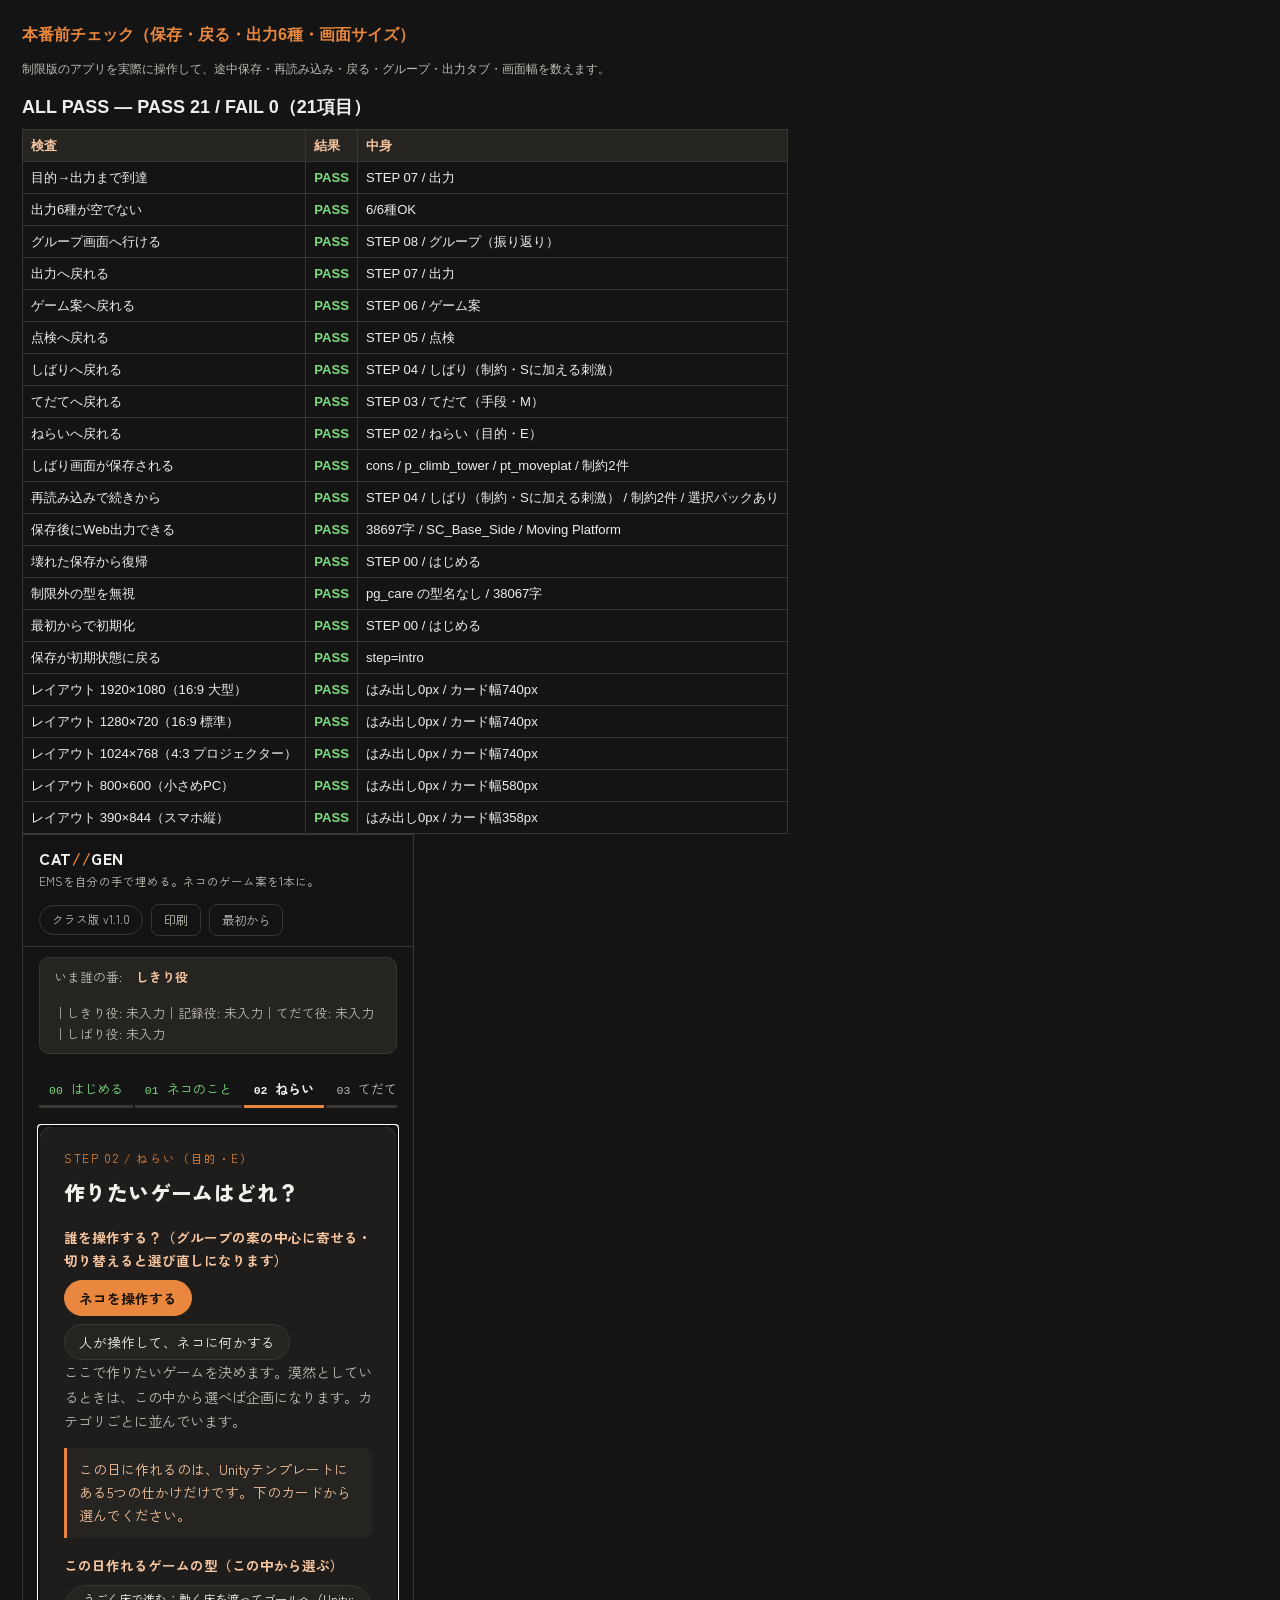
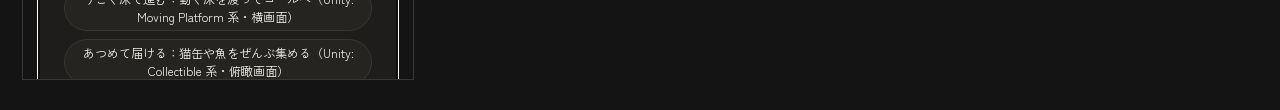
==== tools/final_check.html @ 0b4a8c29 "v1.1.0 class production snapshot from CATGame_GEN limited" ====
<!DOCTYPE html>
<html lang="ja">
<head>
<meta charset="UTF-8">
<title>本番前チェック — 保存・戻る・出力・画面サイズ</title>
<style>
body{font-family:"Zen Kaku Gothic New","Yu Gothic",sans-serif;background:#141414;color:#eee;padding:14px;line-height:1.6}
h1{font-size:16px;margin:0 0 6px;color:#e8873d}
#sum{font-size:18px;font-weight:bold;margin:8px 0}
table{border-collapse:collapse;font-size:.82rem;margin-top:6px}
th,td{border:1px solid #3a3733;padding:5px 8px;text-align:left;vertical-align:top}
th{background:#262421;color:#f7c59f}
.p{color:#7ddb7d;font-weight:bold}.f{color:#ff7d7d;font-weight:bold}
.small{color:#bdbab2;font-size:.78rem}
#json{display:none}
</style>
</head>
<body>
<h1>本番前チェック（保存・戻る・出力6種・画面サイズ）</h1>
<p class="small">制限版のアプリを実際に操作して、途中保存・再読み込み・戻る・グループ・出力タブ・画面幅を数えます。</p>
<div id="sum">RUNNING</div>
<table id="tbl"><thead><tr><th>検査</th><th>結果</th><th>中身</th></tr></thead><tbody></tbody></table>
<pre id="json"></pre>
<iframe id="f" src="../index.html" style="width:1280px;height:900px;border:1px solid #3a3733"></iframe>
<script>
(function(){
'use strict';
var lines = [], pass = 0, fail = 0;
function ok(name, cond, note){
  if(cond){ pass++; lines.push({ok:true, name:name, note:note||''}); }
  else { fail++; lines.push({ok:false, name:name, note:note||''}); }
}
var f = document.getElementById('f');
function waitLoad(){
  return new Promise(function(res){
    var done = false;
    function go(){ if(done) return; done = true; f.removeEventListener('load', go); res(); }
    f.addEventListener('load', go);
  });
}
function doc(){ return f.contentDocument; }
function q(sel){ return doc().querySelector(sel); }
function click(sel){
  var el = q(sel);
  if(!el){ throw new Error('ボタンが見つからない: ' + sel); }
  el.click();
}
function text(sel){ var el = q(sel); return el ? el.textContent : ''; }
function eyebrow(){ return text('.eyebrow'); }
async function reload(){
  var p = waitLoad();
  f.contentWindow.location.reload();
  await p;
}
async function setState(st){
  f.contentWindow.localStorage.setItem('catgame.v1', JSON.stringify(st));
  await reload();
}
async function toPurpose(){
  await setState({step:'purpose'});
}
async function fullFlow(genre, action, pack, pages){
  await toPurpose();
  click('[data-genre="' + genre + '"]');
  click('[data-pick="action"][data-id="' + action + '"]');
  click('[data-variant="0"]');
  click('[data-go="cons"]');
  for(var i=0;i<(pages||1);i++){ click('[data-packpage]'); }
  click('[data-pack="' + pack + '"]');
  click('[data-go="check"]');
  if(q('[data-emsok]')){ click('[data-emsok]'); }
  click('[data-go="plan"]');
  click('[data-go="out"]');
}
function readOut(){ var el = q('pre.out'); return el ? el.textContent : ''; }

(async function(){
  try{
    /* 1. 5仕かけの通し（代表として移動型で保存・戻る・出力を確認） */
    await fullFlow('gh_kit_move', 'a_climb', 'pk_timeob', 1);
    ok('目的→出力まで到達', eyebrow().indexOf('STEP 07') >= 0, eyebrow());

    /* 2. 出力6種 */
    var tabs = ['plan','image','assets','web','unity','proposal'];
    var tabBad = [];
    tabs.forEach(function(t){
      click('[data-tab="' + t + '"]');
      var s = readOut();
      if(s.length < 20 || /undefined|NaN/.test(s)){ tabBad.push(t); }
    });
    ok('出力6種が空でない', tabBad.length === 0, tabBad.join(',') || '6/6種OK');

    /* 3. グループ画面と戻る */
    click('[data-go="group"]');
    ok('グループ画面へ行ける', eyebrow().indexOf('STEP 08') >= 0, eyebrow());
    click('[data-go="out"]');
    ok('出力へ戻れる', eyebrow().indexOf('STEP 07') >= 0, eyebrow());
    click('[data-go="plan"]');
    ok('ゲーム案へ戻れる', eyebrow().indexOf('STEP 06') >= 0, eyebrow());
    click('[data-go="check"]');
    ok('点検へ戻れる', eyebrow().indexOf('STEP 05') >= 0, eyebrow());
    click('[data-go="cons"]');
    ok('しばりへ戻れる', eyebrow().indexOf('STEP 04') >= 0, eyebrow());
    click('[data-go="action"]');
    ok('てだてへ戻れる', eyebrow().indexOf('STEP 03') >= 0, eyebrow());
    click('[data-go="purpose"]');
    ok('ねらいへ戻れる', eyebrow().indexOf('STEP 02') >= 0, eyebrow());

    /* 4. 途中保存 → 再読み込み */
    await toPurpose();
    click('[data-genre="gh_kit_move"]');
    click('[data-pick="action"][data-id="a_climb"]');
    click('[data-variant="0"]');
    click('[data-go="cons"]');
    click('[data-packpage]');
    click('[data-pack="pk_timeob"]');
    var savedRaw = f.contentWindow.localStorage.getItem('catgame.v1');
    var saved = null;
    try{ saved = JSON.parse(savedRaw); }catch(e){}
    ok('しばり画面が保存される', saved && saved.step === 'cons' && saved.purpose === 'p_climb_tower' && saved.pattern === 'pt_moveplat',
       saved ? (saved.step + ' / ' + saved.purpose + ' / ' + saved.pattern + ' / 制約' + (saved.cons||[]).length + '件') : '保存なし');
    await reload();
    var rows = doc().querySelectorAll('.cons-row').length;
    var packOn = doc().querySelector('[data-pack].on');
    ok('再読み込みで続きから', eyebrow().indexOf('STEP 04') >= 0 && rows === 2,
       eyebrow() + ' / 制約' + rows + '件 / 選択パック' + (packOn ? 'あり' : 'なし'));
    click('[data-go="check"]');
    if(q('[data-emsok]')){ click('[data-emsok]'); }
    click('[data-go="plan"]');
    click('[data-go="out"]');
    click('[data-tab="web"]');
    var web = readOut();
    ok('保存後にWeb出力できる', web.indexOf('SC_Base_Side') >= 0 && web.indexOf('Moving Platform') >= 0,
       web.length + '字 / SC_Base_Side / Moving Platform');

    /* 5. 壊れた保存データから復帰 */
    f.contentWindow.localStorage.setItem('catgame.v1', 'not json');
    await reload();
    ok('壊れた保存から復帰', eyebrow().indexOf('STEP 00') >= 0 && eyebrow().indexOf('表示エラー') < 0, eyebrow());

    /* 6. 制限外の型は使わない */
    await setState({step:'out', tab:'web', subject:'sub_cat', purpose:'p_care_lap', action:'a_sun', variant:0,
      pattern:'pg_care', cons:[{id:'c_time',num:30}],
      profile:{good:['good_heal'], bad:['bad_vacuum'], feat:['feat_lap'], target:['tg_heal'], other:{}}});
    click('[data-tab="web"]');
    var guarded = readOut();
    ok('制限外の型を無視', guarded.indexOf('いやす型') < 0 && guarded.indexOf('システム詳細') < 0,
       'pg_care の型名なし / ' + guarded.length + '字');

    /* 7. 最初から（保存を消す） */
    await toPurpose();
    f.contentWindow.confirm = function(){ return true; };
    click('#btnRestart');
    ok('最初からで初期化', eyebrow().indexOf('STEP 00') >= 0, eyebrow());
    var resetRaw = f.contentWindow.localStorage.getItem('catgame.v1');
    var resetSt = null;
    try{ resetSt = JSON.parse(resetRaw); }catch(e){}
    ok('保存が初期状態に戻る', !resetRaw || (resetSt && resetSt.step === 'intro'),
       resetRaw ? ('step=' + (resetSt && resetSt.step)) : '保存なし');

    /* 8. 画面サイズ（プロジェクター・PC・スマホ） */
    await toPurpose();
    var sizes = [
      [1920,1080,'16:9 大型'],
      [1280,720,'16:9 標準'],
      [1024,768,'4:3 プロジェクター'],
      [800,600,'小さめPC'],
      [390,844,'スマホ縦']
    ];
    for(var i=0;i<sizes.length;i++){
      var w = sizes[i][0], h = sizes[i][1], label = sizes[i][2];
      f.style.width = w + 'px'; f.style.height = h + 'px';
      await new Promise(function(res){ setTimeout(res, 120); });
      var d = f.contentDocument.documentElement;
      var overflow = d.scrollWidth - d.clientWidth;
      var card = d.querySelector('.card');
      var rect = card ? card.getBoundingClientRect() : null;
      ok('レイアウト ' + w + '×' + h + '（' + label + '）',
         overflow <= 2 && rect && rect.left >= -1 && rect.right <= w + 1,
         'はみ出し' + overflow + 'px / カード幅' + (rect ? Math.round(rect.width) : 0) + 'px');
    }

    var tbody = document.querySelector('#tbl tbody');
    lines.forEach(function(r){
      var tr = document.createElement('tr');
      tr.innerHTML = '<td>'+r.name+'</td><td class="'+(r.ok?'p':'f')+'">'+(r.ok?'PASS':'FAIL')+'</td><td>'+r.note+'</td>';
      tbody.appendChild(tr);
    });
    document.getElementById('sum').textContent = (fail === 0 ? 'ALL PASS' : 'FAILあり') +
      ' — PASS ' + pass + ' / FAIL ' + fail + '（' + (pass+fail) + '項目）';
    document.getElementById('json').textContent = JSON.stringify({pass:pass, fail:fail, lines:lines});
    window.__FINAL_CHECK__ = {pass:pass, fail:fail};
  }catch(e){
    document.getElementById('sum').textContent = 'ERROR — ' + e.message;
    document.getElementById('json').textContent = JSON.stringify({pass:pass, fail:fail, error:e.message, lines:lines});
  }
})();
})();
</script>
</body>
</html>
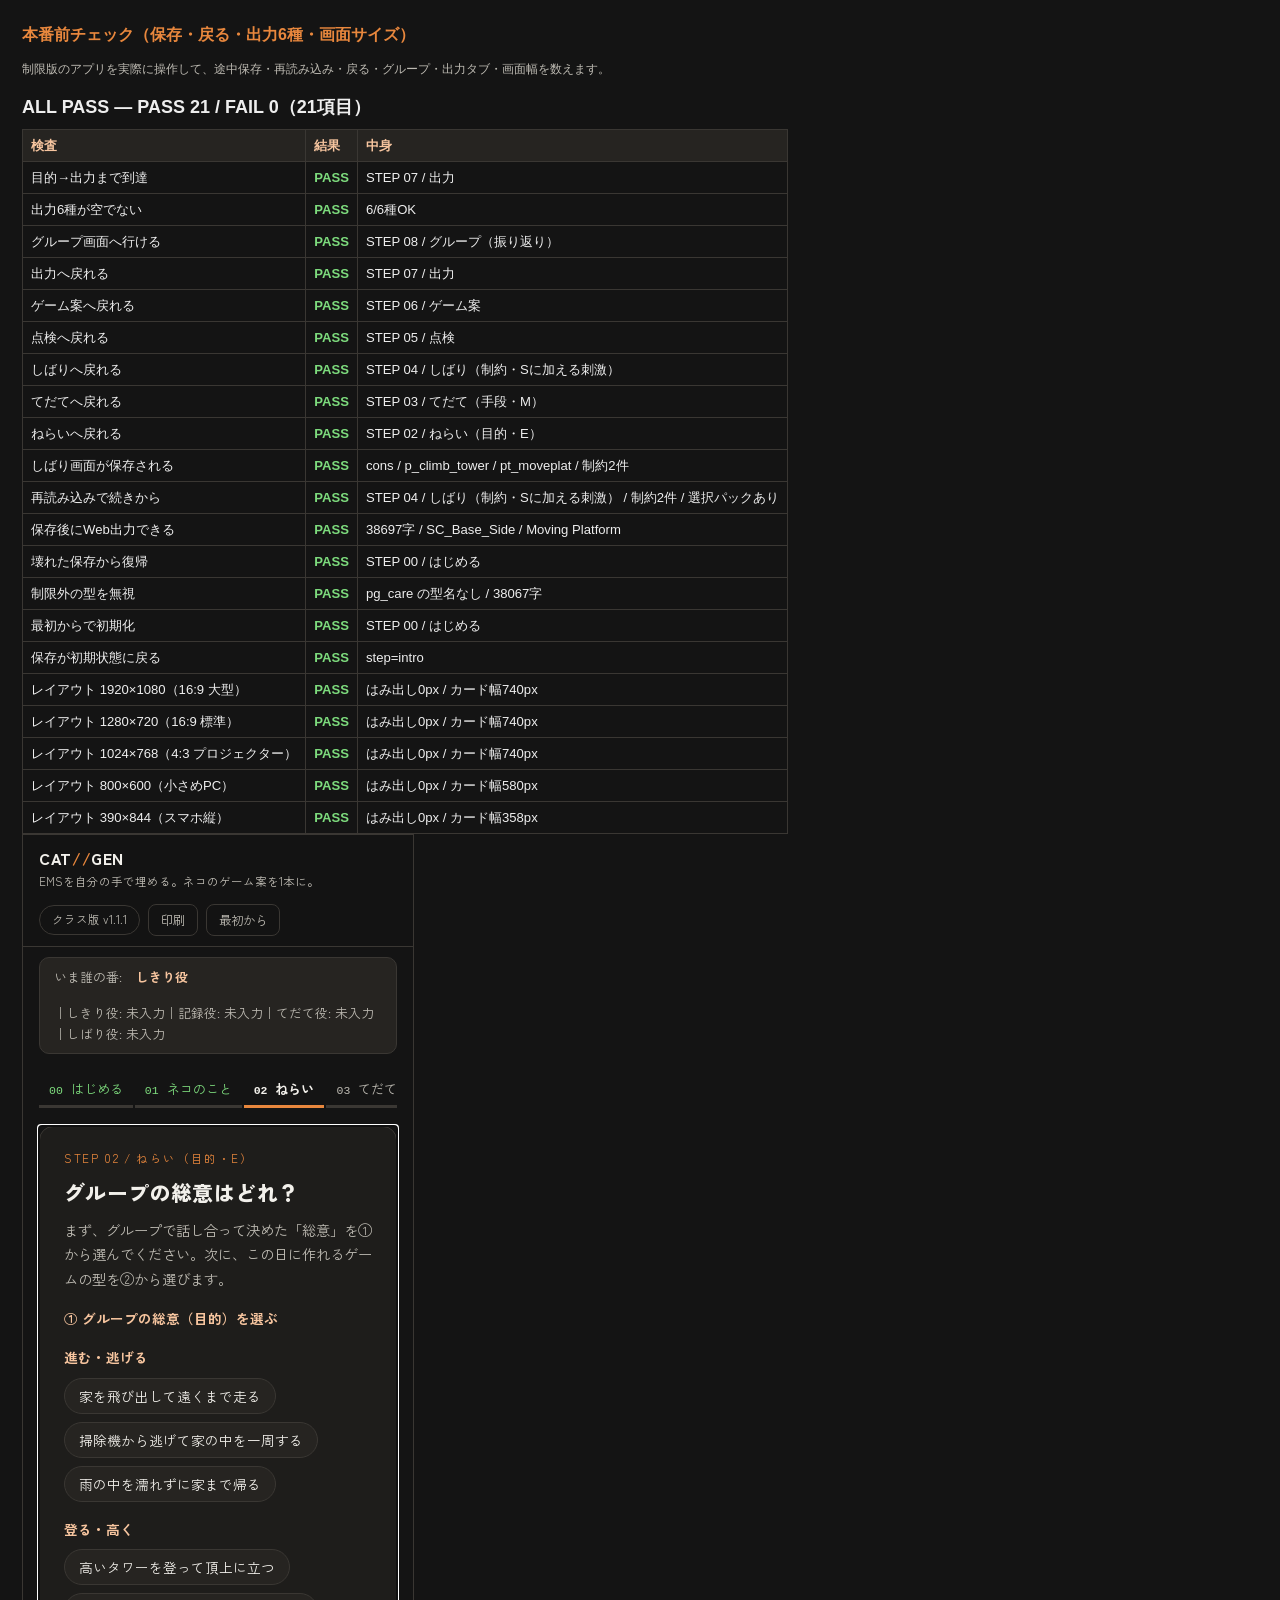
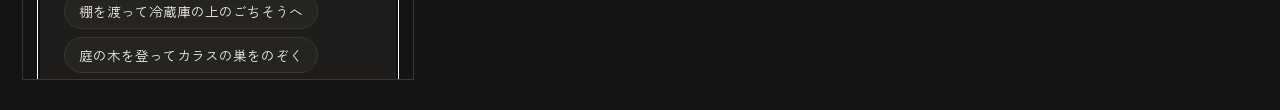
==== commit cf781599: "class: purpose-first flow with recommended type and hidden groups" ====
--- a/tools/final_check.html
+++ b/tools/final_check.html
@@ -59,8 +59,9 @@
 async function toPurpose(){
   await setState({step:'purpose'});
 }
-async function fullFlow(genre, action, pack, pages){
+async function fullFlow(genre, action, pack, pages, purpose){
   await toPurpose();
+  click('[data-pick="purpose"][data-id="' + (purpose || 'p_climb_tower') + '"]');
   click('[data-genre="' + genre + '"]');
   click('[data-pick="action"][data-id="' + action + '"]');
   click('[data-variant="0"]');
@@ -77,7 +78,7 @@
 (async function(){
   try{
     /* 1. 5仕かけの通し（代表として移動型で保存・戻る・出力を確認） */
-    await fullFlow('gh_kit_move', 'a_climb', 'pk_timeob', 1);
+    await fullFlow('gh_kit_move', 'a_climb', 'pk_timeob', 1, 'p_climb_tower');
     ok('目的→出力まで到達', eyebrow().indexOf('STEP 07') >= 0, eyebrow());
 
     /* 2. 出力6種 */
@@ -108,6 +109,7 @@
 
     /* 4. 途中保存 → 再読み込み */
     await toPurpose();
+    click('[data-pick="purpose"][data-id="p_climb_tower"]');
     click('[data-genre="gh_kit_move"]');
     click('[data-pick="action"][data-id="a_climb"]');
     click('[data-variant="0"]');
